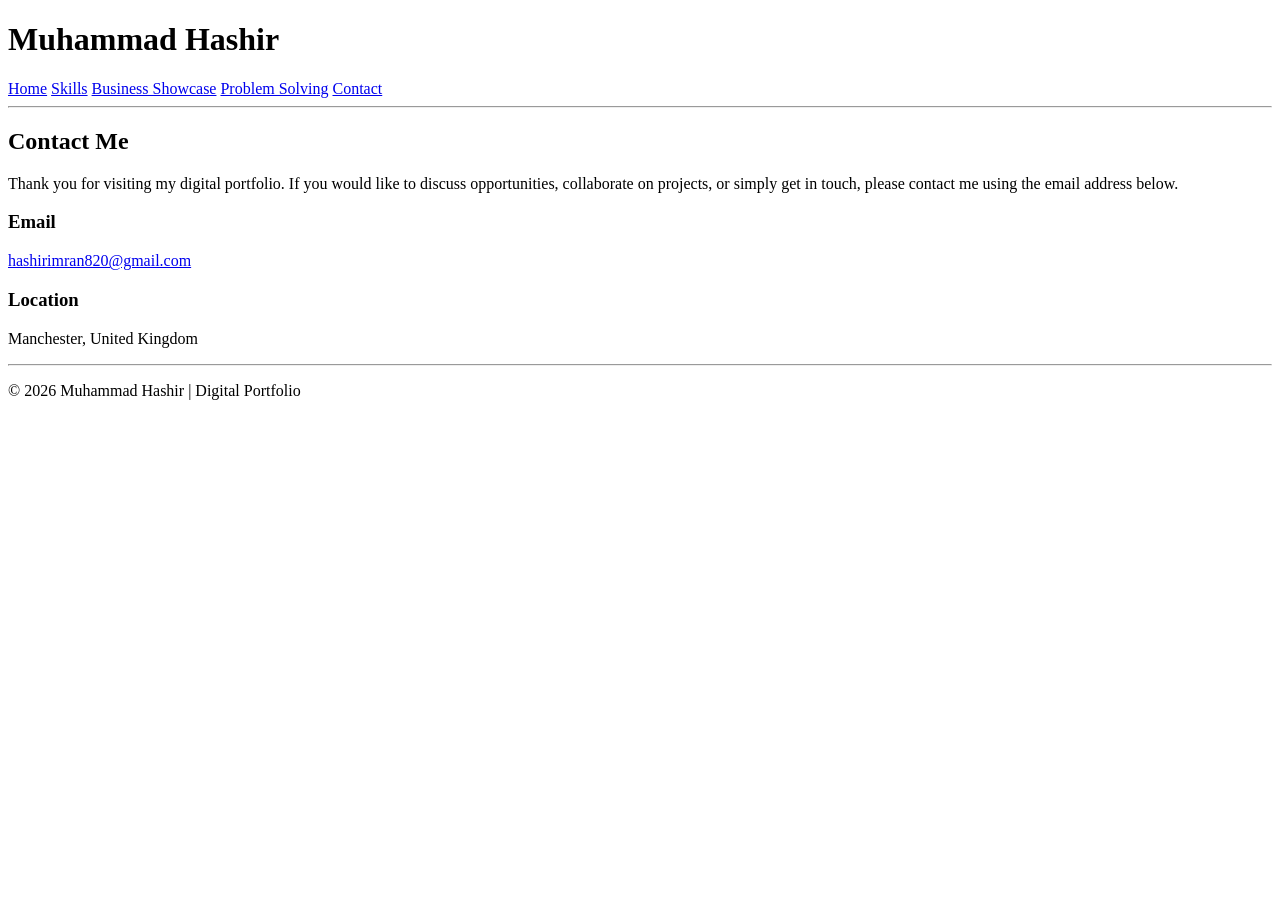
==== contact.html @ bed21263 "Create contact.html" ====
<!DOCTYPE html>
<html lang="en">

<head>

    <meta charset="UTF-8">

    <meta name="viewport" content="width=device-width, initial-scale=1.0">

    <title>Contact | Muhammad Hashir</title>

    <link rel="stylesheet" href="style.css">

</head>

<body>

    <!-- Navigation -->

    <header>

        <h1>Muhammad Hashir</h1>

        <nav>

            <a href="index.html">Home</a>
            <a href="skills.html">Skills</a>
            <a href="showcase.html">Business Showcase</a>
            <a href="restaurant.html">Problem Solving</a>
            <a href="contact.html">Contact</a>

        </nav>

        <hr>

    </header>

    <!-- Contact Section -->

    <main>

        <section>

            <h2>Contact Me</h2>

            <p>
                Thank you for visiting my digital portfolio. If you would like to
                discuss opportunities, collaborate on projects, or simply get in
                touch, please contact me using the email address below.
            </p>

            <h3>Email</h3>

            <p>
                <a href="mailto:hashirimran820@gmail.com">
                    hashirimran820@gmail.com
                </a>
            </p>

            <h3>Location</h3>

            <p>
                Manchester, United Kingdom
            </p>

        </section>

    </main>

    <hr>

    <!-- Footer -->

    <footer>

        <p>
            &copy; 2026 Muhammad Hashir | Digital Portfolio
        </p>

    </footer>

</body>

</html>
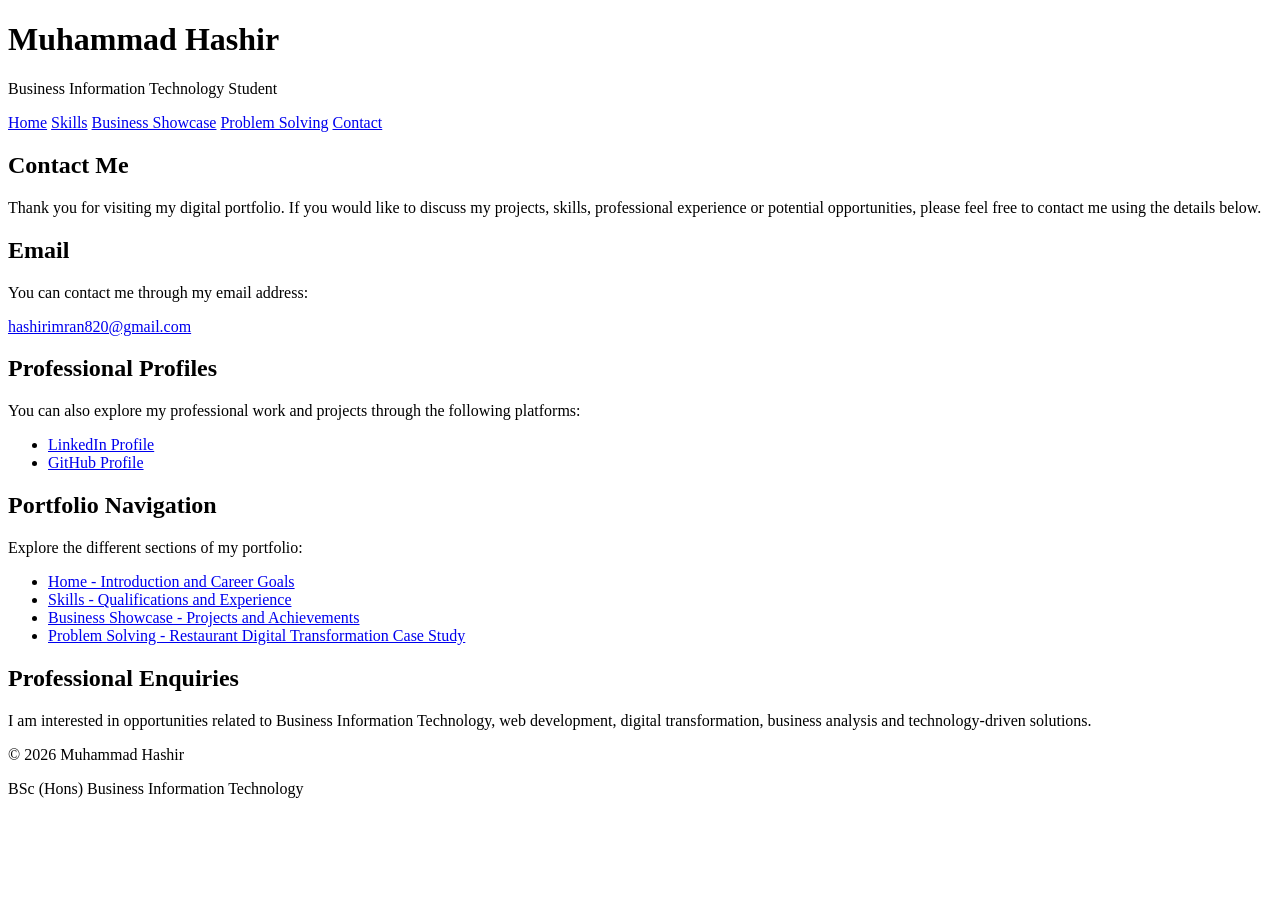
==== commit 2330ffb0: "Update contact.html" ====
--- a/contact.html
+++ b/contact.html
@@ -7,77 +7,267 @@
 
     <meta name="viewport" content="width=device-width, initial-scale=1.0">
 
-    <title>Contact | Muhammad Hashir</title>
-
-    <link rel="stylesheet" href="style.css">
+    <title>Contact | Muhammad Hashir Portfolio</title>
+
+    <link rel="stylesheet" href="css/style.css">
 
 </head>
 
+
 <body>
 
-    <!-- Navigation -->
-
-    <header>
-
-        <h1>Muhammad Hashir</h1>
-
-        <nav>
-
-            <a href="index.html">Home</a>
-            <a href="skills.html">Skills</a>
-            <a href="showcase.html">Business Showcase</a>
-            <a href="restaurant.html">Problem Solving</a>
-            <a href="contact.html">Contact</a>
-
-        </nav>
-
-        <hr>
-
-    </header>
-
-    <!-- Contact Section -->
-
-    <main>
-
-        <section>
-
-            <h2>Contact Me</h2>
-
-            <p>
-                Thank you for visiting my digital portfolio. If you would like to
-                discuss opportunities, collaborate on projects, or simply get in
-                touch, please contact me using the email address below.
-            </p>
-
-            <h3>Email</h3>
-
-            <p>
-                <a href="mailto:hashirimran820@gmail.com">
-                    hashirimran820@gmail.com
-                </a>
-            </p>
-
-            <h3>Location</h3>
-
-            <p>
-                Manchester, United Kingdom
-            </p>
-
-        </section>
-
-    </main>
-
-    <hr>
-
-    <!-- Footer -->
-
-    <footer>
-
-        <p>
-            &copy; 2026 Muhammad Hashir | Digital Portfolio
-        </p>
-
-    </footer>
+
+<header>
+
+    <h1>Muhammad Hashir</h1>
+
+    <p>
+        Business Information Technology Student
+    </p>
+
+
+    <nav>
+
+        <a href="index.html">Home</a>
+
+        <a href="skills.html">Skills</a>
+
+        <a href="showcase.html">Business Showcase</a>
+
+        <a href="problem-solving.html">Problem Solving</a>
+
+        <a href="contact.html">Contact</a>
+
+    </nav>
+
+
+</header>
+
+
+
+
+
+<main>
+
+
+<section>
+
+
+<h2>Contact Me</h2>
+
+
+<p>
+
+Thank you for visiting my digital portfolio.
+
+If you would like to discuss my projects, skills, professional
+experience or potential opportunities, please feel free to contact me
+using the details below.
+
+</p>
+
+
+</section>
+
+
+
+
+
+<section>
+
+
+<h2>Email</h2>
+
+
+<p>
+
+You can contact me through my email address:
+
+</p>
+
+
+<p>
+
+<a href="mailto:hashirimran820@gmail.com">
+
+hashirimran820@gmail.com
+
+</a>
+
+
+</p>
+
+
+</section>
+
+
+
+
+
+<section>
+
+
+<h2>Professional Profiles</h2>
+
+
+<p>
+
+You can also explore my professional work and projects through the
+following platforms:
+
+</p>
+
+
+
+<ul>
+
+
+<li>
+
+<a href="https://www.linkedin.com" target="_blank">
+
+LinkedIn Profile
+
+</a>
+
+</li>
+
+
+
+<li>
+
+<a href="https://github.com" target="_blank">
+
+GitHub Profile
+
+</a>
+
+</li>
+
+
+</ul>
+
+
+</section>
+
+
+
+
+
+<section>
+
+
+<h2>Portfolio Navigation</h2>
+
+
+<p>
+
+Explore the different sections of my portfolio:
+
+</p>
+
+
+<ul>
+
+
+<li>
+
+<a href="index.html">
+
+Home - Introduction and Career Goals
+
+</a>
+
+</li>
+
+
+<li>
+
+<a href="skills.html">
+
+Skills - Qualifications and Experience
+
+</a>
+
+</li>
+
+
+<li>
+
+<a href="showcase.html">
+
+Business Showcase - Projects and Achievements
+
+</a>
+
+</li>
+
+
+<li>
+
+<a href="problem-solving.html">
+
+Problem Solving - Restaurant Digital Transformation Case Study
+
+</a>
+
+</li>
+
+
+</ul>
+
+
+</section>
+
+
+
+
+
+<section>
+
+
+<h2>Professional Enquiries</h2>
+
+
+<p>
+
+I am interested in opportunities related to Business Information
+Technology, web development, digital transformation, business analysis
+and technology-driven solutions.
+
+</p>
+
+
+</section>
+
+
+
+</main>
+
+
+
+
+
+<footer>
+
+
+<p>
+
+&copy; 2026 Muhammad Hashir
+
+</p>
+
+
+<p>
+
+BSc (Hons) Business Information Technology
+
+</p>
+
+
+</footer>
+
+
 
 </body>
 
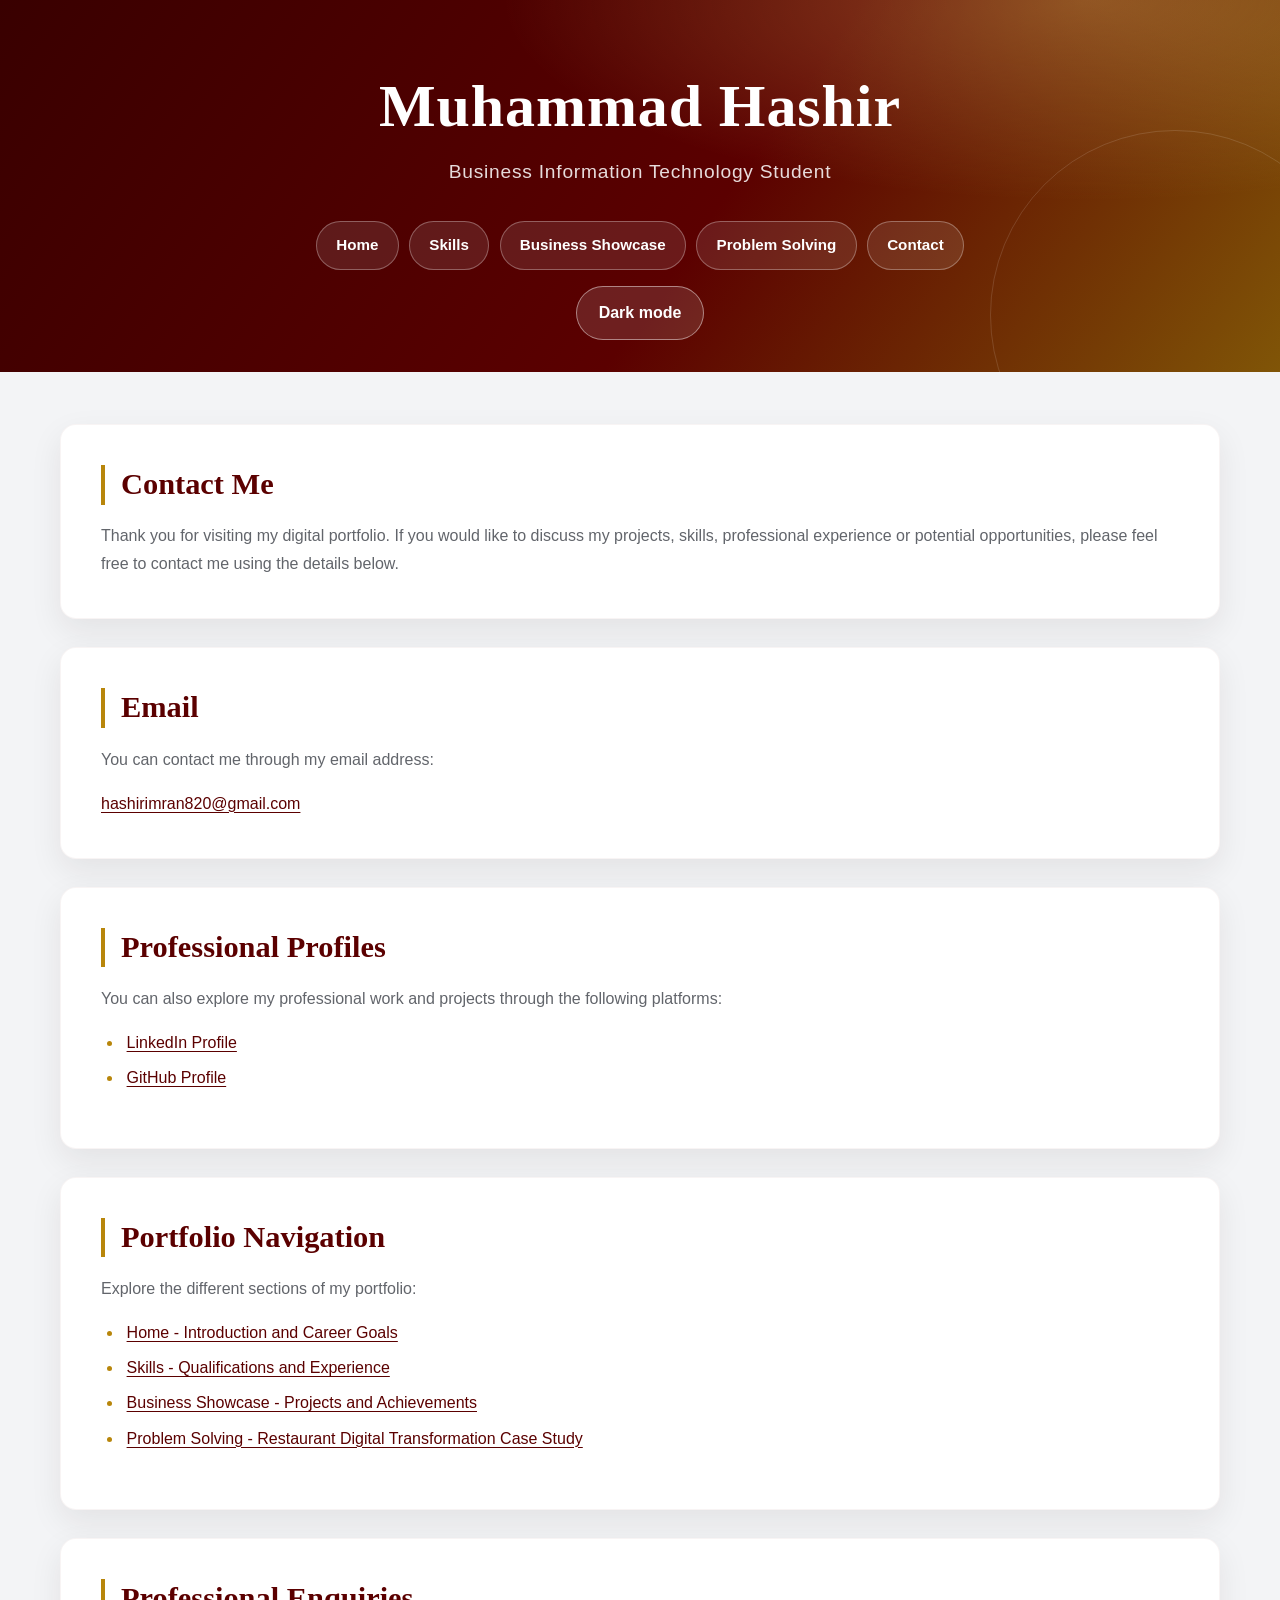
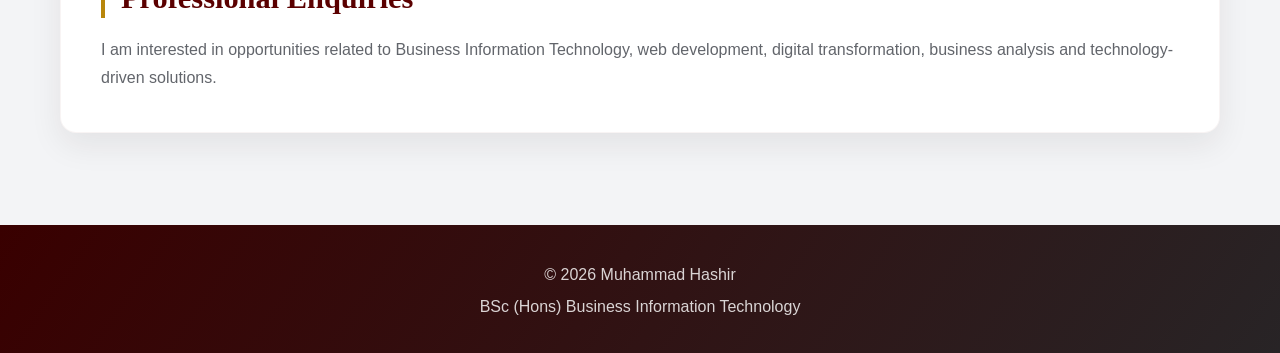
==== commit 814b6090: "dark mode added" ====
--- a/contact.html
+++ b/contact.html
@@ -40,6 +40,10 @@
 
     </nav>
 
+    <button id="themeToggle" class="theme-toggle" type="button" aria-label="Switch to dark mode" aria-pressed="false">
+        Dark mode
+    </button>
+
 
 </header>
 
@@ -267,7 +271,7 @@
 
 </footer>
 
-
+<script src="javascript.js"></script>
 
 </body>
 
--- a/css/style.css
+++ b/css/style.css
@@ -0,0 +1,458 @@
+:root {
+    color-scheme: light;
+    --burgundy: #5b0000;
+    --burgundy-deep: #390000;
+    --gold: #b8860b;
+    --gold-light: #d7b45a;
+    --ink: #292a2d;
+    --muted: #62656b;
+    --paper: #ffffff;
+    --page: #f3f4f6;
+    --line: #e6e2dc;
+    --form-background: #fbfaf8;
+    --table-stripe: #faf8f4;
+    --label-color: #36363a;
+    --strong-color: #343438;
+    --subheading-color: #76520b;
+    --shadow: 0 12px 32px rgba(37, 27, 24, 0.08);
+    --shadow-hover: 0 18px 38px rgba(37, 27, 24, 0.13);
+    --radius: 16px;
+}
+
+body.dark-theme {
+    color-scheme: dark;
+    --burgundy: #e7bd63;
+    --burgundy-deep: #101722;
+    --gold: #e7bd63;
+    --gold-light: #f2d58f;
+    --ink: #edf2f7;
+    --muted: #c1ccda;
+    --paper: #1c2735;
+    --page: #111923;
+    --line: #354354;
+    --form-background: #17212d;
+    --table-stripe: #202d3b;
+    --label-color: #e1e8f0;
+    --strong-color: #f2f5f8;
+    --subheading-color: #f2d58f;
+    --shadow: 0 12px 32px rgba(0, 0, 0, 0.28);
+    --shadow-hover: 0 18px 38px rgba(0, 0, 0, 0.4);
+}
+
+* {
+    box-sizing: border-box;
+}
+
+html {
+    scroll-behavior: smooth;
+}
+
+body {
+    min-width: 320px;
+    margin: 0;
+    background: var(--page);
+    color: var(--ink);
+    font-family: "Segoe UI", "Helvetica Neue", Arial, sans-serif;
+    font-size: 1rem;
+    line-height: 1.75;
+    -webkit-font-smoothing: antialiased;
+}
+
+::selection {
+    background: rgba(184, 134, 11, 0.25);
+    color: var(--burgundy-deep);
+}
+
+a {
+    color: var(--burgundy);
+    text-decoration-thickness: 1px;
+    text-underline-offset: 3px;
+    transition: color 180ms ease, background-color 180ms ease;
+}
+
+a:hover {
+    color: #8d5e00;
+}
+
+a:focus-visible,
+input:focus-visible,
+textarea:focus-visible,
+select:focus-visible {
+    outline: 3px solid rgba(184, 134, 11, 0.55);
+    outline-offset: 3px;
+}
+
+header {
+    position: relative;
+    overflow: hidden;
+    padding: clamp(2.5rem, 6vw, 4.5rem) 1.25rem 2rem;
+    background:
+        radial-gradient(ellipse at 85% 0%, rgba(215, 180, 90, 0.38), transparent 38%),
+        linear-gradient(125deg, var(--burgundy-deep) 0%, var(--burgundy) 56%, #805507 100%);
+    color: var(--paper);
+    text-align: center;
+}
+
+body.dark-theme header {
+    background:
+        radial-gradient(ellipse at 85% 0%, rgba(231, 189, 99, 0.16), transparent 38%),
+        linear-gradient(125deg, #0b1119 0%, #202c3b 56%, #4a391d 100%);
+    color: #f8fafc;
+}
+
+body.dark-theme nav a,
+body.dark-theme .theme-toggle {
+    color: #f8fafc;
+}
+
+body.dark-theme a:hover {
+    color: #f2d58f;
+}
+
+header::after {
+    position: absolute;
+    right: -5rem;
+    bottom: -8rem;
+    width: 23rem;
+    height: 23rem;
+    border: 1px solid rgba(255, 255, 255, 0.13);
+    border-radius: 50%;
+    content: "";
+    pointer-events: none;
+}
+
+header h1 {
+    position: relative;
+    z-index: 1;
+    margin: 0;
+    font-family: Georgia, "Times New Roman", serif;
+    font-size: clamp(2.25rem, 6vw, 3.75rem);
+    font-weight: 700;
+    letter-spacing: 0.015em;
+    line-height: 1.15;
+    text-wrap: balance;
+}
+
+header > p {
+    position: relative;
+    z-index: 1;
+    margin: 0.9rem 0 0;
+    color: rgba(255, 255, 255, 0.86);
+    font-size: clamp(1rem, 2.5vw, 1.2rem);
+    letter-spacing: 0.04em;
+}
+
+nav {
+    position: relative;
+    z-index: 1;
+    display: flex;
+    flex-wrap: wrap;
+    justify-content: center;
+    gap: 0.65rem;
+    margin: 2rem auto 0;
+}
+
+nav a {
+    display: inline-flex;
+    min-height: 44px;
+    align-items: center;
+    justify-content: center;
+    padding: 0.65rem 1.2rem;
+    border: 1px solid rgba(255, 255, 255, 0.3);
+    border-radius: 999px;
+    background: rgba(255, 255, 255, 0.1);
+    color: var(--paper);
+    font-size: 0.95rem;
+    font-weight: 600;
+    text-decoration: none;
+    transition: transform 180ms ease, color 180ms ease, background-color 180ms ease, border-color 180ms ease;
+}
+
+nav a:hover {
+    transform: translateY(-2px);
+    border-color: var(--paper);
+    background: var(--paper);
+    color: var(--burgundy);
+}
+
+nav a:focus-visible {
+    outline-color: var(--gold-light);
+}
+
+.theme-toggle {
+    position: relative;
+    z-index: 1;
+    min-width: 120px;
+    margin-top: 1rem;
+    border-color: rgba(255, 255, 255, 0.45);
+    background: rgba(255, 255, 255, 0.12);
+    color: var(--paper);
+}
+
+.theme-toggle:hover {
+    border-color: var(--paper);
+    background: var(--paper);
+    color: var(--burgundy-deep);
+}
+
+main {
+    width: min(100% - 2.5rem, 1160px);
+    margin: 0 auto;
+    padding: 1.5rem 0 3rem;
+}
+
+section {
+    position: relative;
+    margin: 1.75rem 0;
+    padding: clamp(1.5rem, 4vw, 2.5rem);
+    overflow-wrap: anywhere;
+    border: 1px solid rgba(91, 0, 0, 0.045);
+    border-radius: var(--radius);
+    background: var(--paper);
+    box-shadow: var(--shadow);
+    transition: transform 200ms ease, box-shadow 200ms ease;
+}
+
+section:hover {
+    transform: translateY(-3px);
+    box-shadow: var(--shadow-hover);
+}
+
+h2 {
+    margin: 0 0 1.1rem;
+    padding-left: 1rem;
+    border-left: 4px solid var(--gold);
+    color: var(--burgundy);
+    font-family: Georgia, "Times New Roman", serif;
+    font-size: clamp(1.45rem, 3vw, 1.9rem);
+    line-height: 1.3;
+    text-wrap: balance;
+}
+
+h3 {
+    margin: 1.6rem 0 0.55rem;
+    color: var(--subheading-color);
+    font-size: clamp(1.12rem, 2.4vw, 1.3rem);
+    line-height: 1.4;
+}
+
+p {
+    margin: 0 0 1rem;
+    color: var(--muted);
+}
+
+p:last-child {
+    margin-bottom: 0;
+}
+
+strong {
+    color: var(--strong-color);
+}
+
+ul,
+ol {
+    margin: 0.75rem 0 1rem;
+    padding-left: 1.4rem;
+}
+
+li {
+    margin: 0.45rem 0;
+    padding-left: 0.2rem;
+    color: var(--muted);
+}
+
+li::marker {
+    color: var(--gold);
+}
+
+img {
+    display: block;
+    max-width: 100%;
+    height: auto;
+    border-radius: 12px;
+    box-shadow: 0 8px 22px rgba(37, 27, 24, 0.12);
+}
+
+.profile-image {
+    width: min(200px, 55vw);
+    aspect-ratio: 1;
+    margin: 0 auto 1.5rem;
+    border: 4px solid var(--paper);
+    border-radius: 50%;
+    object-fit: cover;
+    box-shadow: 0 0 0 2px var(--gold), var(--shadow);
+}
+
+table {
+    display: block;
+    width: 100%;
+    margin: 1.25rem 0 0;
+    overflow-x: auto;
+    border: 1px solid var(--line);
+    border-spacing: 0;
+    border-radius: 10px;
+    background: var(--paper);
+    box-shadow: 0 4px 14px rgba(37, 27, 24, 0.05);
+    -webkit-overflow-scrolling: touch;
+}
+
+th,
+td {
+    min-width: 150px;
+    padding: 0.9rem 1rem;
+    border-right: 1px solid var(--line);
+    border-bottom: 1px solid var(--line);
+    text-align: left;
+    vertical-align: top;
+}
+
+th:last-child,
+td:last-child {
+    border-right: 0;
+}
+
+tbody tr:last-child td {
+    border-bottom: 0;
+}
+
+th {
+    background: var(--burgundy);
+    color: var(--paper);
+    font-weight: 650;
+}
+
+tr:nth-child(even) td {
+    background: var(--table-stripe);
+}
+
+form {
+    padding: clamp(1.1rem, 3vw, 2rem);
+    border: 1px solid var(--line);
+    border-radius: 14px;
+    background: var(--form-background);
+}
+
+label {
+    display: inline-block;
+    margin-top: 0.4rem;
+    color: var(--label-color);
+    font-size: 0.96rem;
+    font-weight: 650;
+}
+
+input,
+textarea,
+select {
+    display: block;
+    width: 100%;
+    min-height: 46px;
+    margin: 0.45rem 0 1rem;
+    padding: 0.7rem 0.85rem;
+    border: 1px solid #d5d1cc;
+    border-radius: 8px;
+    background: var(--paper);
+    color: var(--ink);
+    font: inherit;
+    transition: border-color 180ms ease, box-shadow 180ms ease;
+}
+
+input:focus,
+textarea:focus,
+select:focus {
+    border-color: var(--gold);
+    outline: 0;
+    box-shadow: 0 0 0 3px rgba(184, 134, 11, 0.15);
+}
+
+textarea {
+    min-height: 130px;
+    resize: vertical;
+}
+
+input[type="date"] {
+    max-width: 100%;
+}
+
+input[type="submit"],
+button {
+    width: auto;
+    min-width: 150px;
+    min-height: 48px;
+    margin: 0.35rem 0 0;
+    padding: 0.75rem 1.35rem;
+    border: 1px solid var(--burgundy);
+    border-radius: 999px;
+    background: var(--burgundy);
+    color: var(--paper);
+    cursor: pointer;
+    font: inherit;
+    font-weight: 700;
+    transition: transform 180ms ease, color 180ms ease, background-color 180ms ease, border-color 180ms ease;
+}
+
+input[type="submit"]:hover,
+button:hover {
+    transform: translateY(-2px);
+    border-color: var(--gold);
+    background: var(--gold);
+    color: #231900;
+}
+
+footer {
+    margin-top: 1rem;
+    padding: 2rem 1.25rem;
+    background: linear-gradient(125deg, var(--burgundy-deep), #282426);
+    color: rgba(255, 255, 255, 0.82);
+    text-align: center;
+}
+
+footer p {
+    margin: 0.25rem 0;
+    color: inherit;
+}
+
+@media (max-width: 700px) {
+    header {
+        padding: 2.5rem 1rem 1.5rem;
+    }
+
+    nav {
+        width: min(100%, 420px);
+        flex-direction: column;
+        align-items: stretch;
+        gap: 0.5rem;
+        margin-top: 1.5rem;
+    }
+
+    nav a {
+        width: 100%;
+    }
+
+    main {
+        width: min(100% - 1.25rem, 1160px);
+        padding-top: 0.5rem;
+    }
+
+    section {
+        margin: 1rem 0;
+        padding: 1.25rem;
+        border-radius: 12px;
+    }
+
+    th,
+    td {
+        min-width: 135px;
+        padding: 0.75rem;
+    }
+}
+
+@media (prefers-reduced-motion: reduce) {
+    *,
+    *::before,
+    *::after {
+        scroll-behavior: auto !important;
+        transition-duration: 0.01ms !important;
+        animation-duration: 0.01ms !important;
+        animation-iteration-count: 1 !important;
+    }
+}
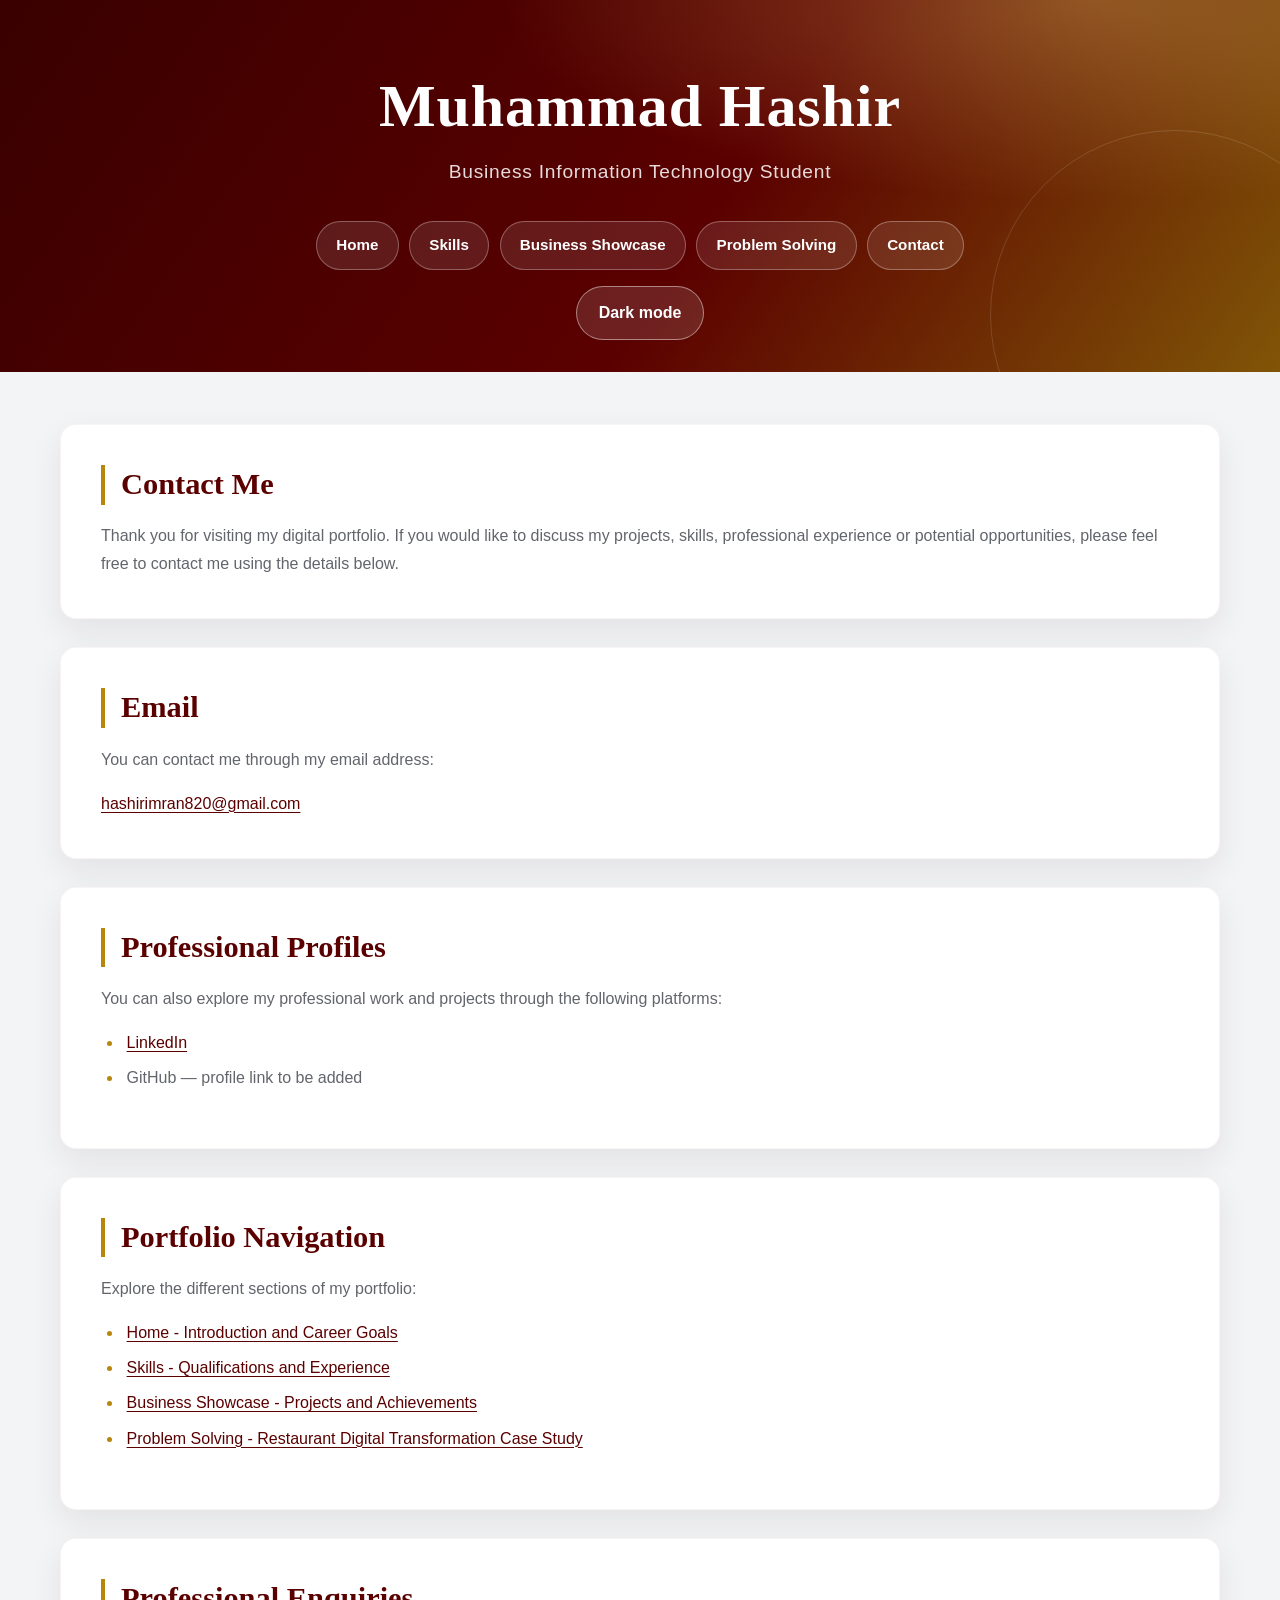
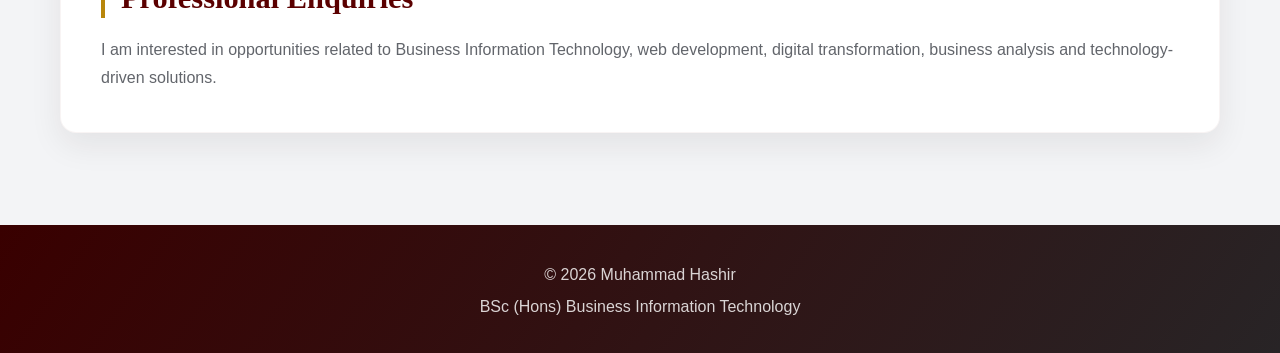
==== commit 3b5b0305: "new changes" ====
--- a/contact.html
+++ b/contact.html
@@ -128,23 +128,18 @@
 
 <li>
 
-<a href="https://www.linkedin.com" target="_blank">
-
-LinkedIn Profile
-
-</a>
-
-</li>
-
-
-
-<li>
-
-<a href="https://github.com" target="_blank">
-
-GitHub Profile
-
-</a>
+<a href="https://www.linkedin.com/in/muhammad-hashir-63a5ba394/" target="_blank" rel="noopener noreferrer">
+LinkedIn
+
+</a>
+
+</li>
+
+
+
+<li>
+
+GitHub — profile link to be added
 
 </li>
 
--- a/css/style.css
+++ b/css/style.css
@@ -77,7 +77,8 @@
 a:focus-visible,
 input:focus-visible,
 textarea:focus-visible,
-select:focus-visible {
+select:focus-visible,
+button:focus-visible {
     outline: 3px solid rgba(184, 134, 11, 0.55);
     outline-offset: 3px;
 }
@@ -281,6 +282,165 @@
     border-radius: 50%;
     object-fit: cover;
     box-shadow: 0 0 0 2px var(--gold), var(--shadow);
+}
+
+[hidden] {
+    display: none !important;
+}
+
+.home-intro {
+    display: grid;
+    grid-template-columns: minmax(130px, 190px) 1fr;
+    align-items: center;
+    gap: clamp(1.5rem, 5vw, 3.5rem);
+}
+
+.home-intro h2 {
+    border: 0;
+    padding: 0;
+    font-size: clamp(2rem, 5vw, 3rem);
+}
+
+.profile-avatar {
+    display: grid;
+    width: min(190px, 35vw);
+    aspect-ratio: 1;
+    place-items: center;
+    border: 5px solid var(--paper);
+    border-radius: 50%;
+    background: linear-gradient(145deg, var(--burgundy), var(--gold));
+    box-shadow: 0 0 0 2px var(--gold), var(--shadow);
+    color: #fff;
+    font-family: Georgia, "Times New Roman", serif;
+    font-size: clamp(2.5rem, 7vw, 4rem);
+    font-weight: 700;
+}
+
+.eyebrow {
+    color: var(--subheading-color);
+    font-size: 0.88rem;
+    font-weight: 700;
+    letter-spacing: 0.06em;
+    text-transform: uppercase;
+}
+
+.home-actions {
+    display: flex;
+    flex-wrap: wrap;
+    align-items: center;
+    gap: 1rem;
+    margin-top: 1.5rem;
+}
+
+.button-link {
+    display: inline-flex;
+    min-height: 48px;
+    align-items: center;
+    justify-content: center;
+    padding: 0.7rem 1.25rem;
+    border-radius: 999px;
+    background: var(--burgundy);
+    color: var(--paper);
+    font-weight: 700;
+    text-decoration: none;
+}
+
+.button-link:hover {
+    background: var(--gold);
+    color: #231900;
+}
+
+.interest-list,
+.feature-grid {
+    display: grid;
+    grid-template-columns: repeat(auto-fit, minmax(min(100%, 240px), 1fr));
+    gap: 1rem;
+}
+
+.interest-list {
+    padding: 0;
+    list-style: none;
+}
+
+.interest-list li,
+.feature-card {
+    padding: 1rem 1.2rem;
+    border: 1px solid var(--line);
+    border-radius: 12px;
+    background: var(--form-background);
+}
+
+.feature-card h3 {
+    margin-top: 0;
+}
+
+.feature-card ul {
+    padding-left: 1.2rem;
+}
+
+.offer-card {
+    border-color: var(--gold);
+}
+
+.form-grid {
+    display: grid;
+    grid-template-columns: repeat(2, minmax(0, 1fr));
+    gap: 0 1rem;
+}
+
+.field-hint,
+.form-note {
+    color: var(--muted);
+    font-size: 0.9rem;
+}
+
+.checkbox-label {
+    display: flex;
+    align-items: flex-start;
+    gap: 0.7rem;
+    margin: 0 0 1rem;
+    font-weight: 400;
+}
+
+.checkbox-label input[type="checkbox"] {
+    flex: 0 0 1.25rem;
+    width: 1.25rem;
+    min-height: 1.25rem;
+    margin: 0.3rem 0 0;
+    accent-color: var(--burgundy);
+}
+
+.cookie-notice {
+    position: fixed;
+    z-index: 5;
+    right: 1rem;
+    bottom: 1rem;
+    left: 1rem;
+    display: flex;
+    max-width: 1000px;
+    align-items: center;
+    justify-content: space-between;
+    gap: 1.5rem;
+    margin: 0 auto;
+    padding: 1.2rem 1.5rem;
+    border: 1px solid var(--line);
+    border-radius: 14px;
+    background: var(--paper);
+    box-shadow: var(--shadow-hover);
+}
+
+.cookie-notice h2 {
+    margin-bottom: 0.35rem;
+    font-size: 1.2rem;
+}
+
+.cookie-notice p {
+    margin: 0;
+    font-size: 0.93rem;
+}
+
+.cookie-notice button {
+    flex: 0 0 auto;
 }
 
 table {
@@ -439,6 +599,26 @@
         border-radius: 12px;
     }
 
+    .home-intro {
+        grid-template-columns: 1fr;
+        justify-items: start;
+    }
+
+    .profile-avatar {
+        width: 120px;
+    }
+
+    .form-grid {
+        grid-template-columns: 1fr;
+    }
+
+    .cookie-notice {
+        flex-direction: column;
+        align-items: stretch;
+        gap: 0.8rem;
+        padding: 1rem;
+    }
+
     th,
     td {
         min-width: 135px;
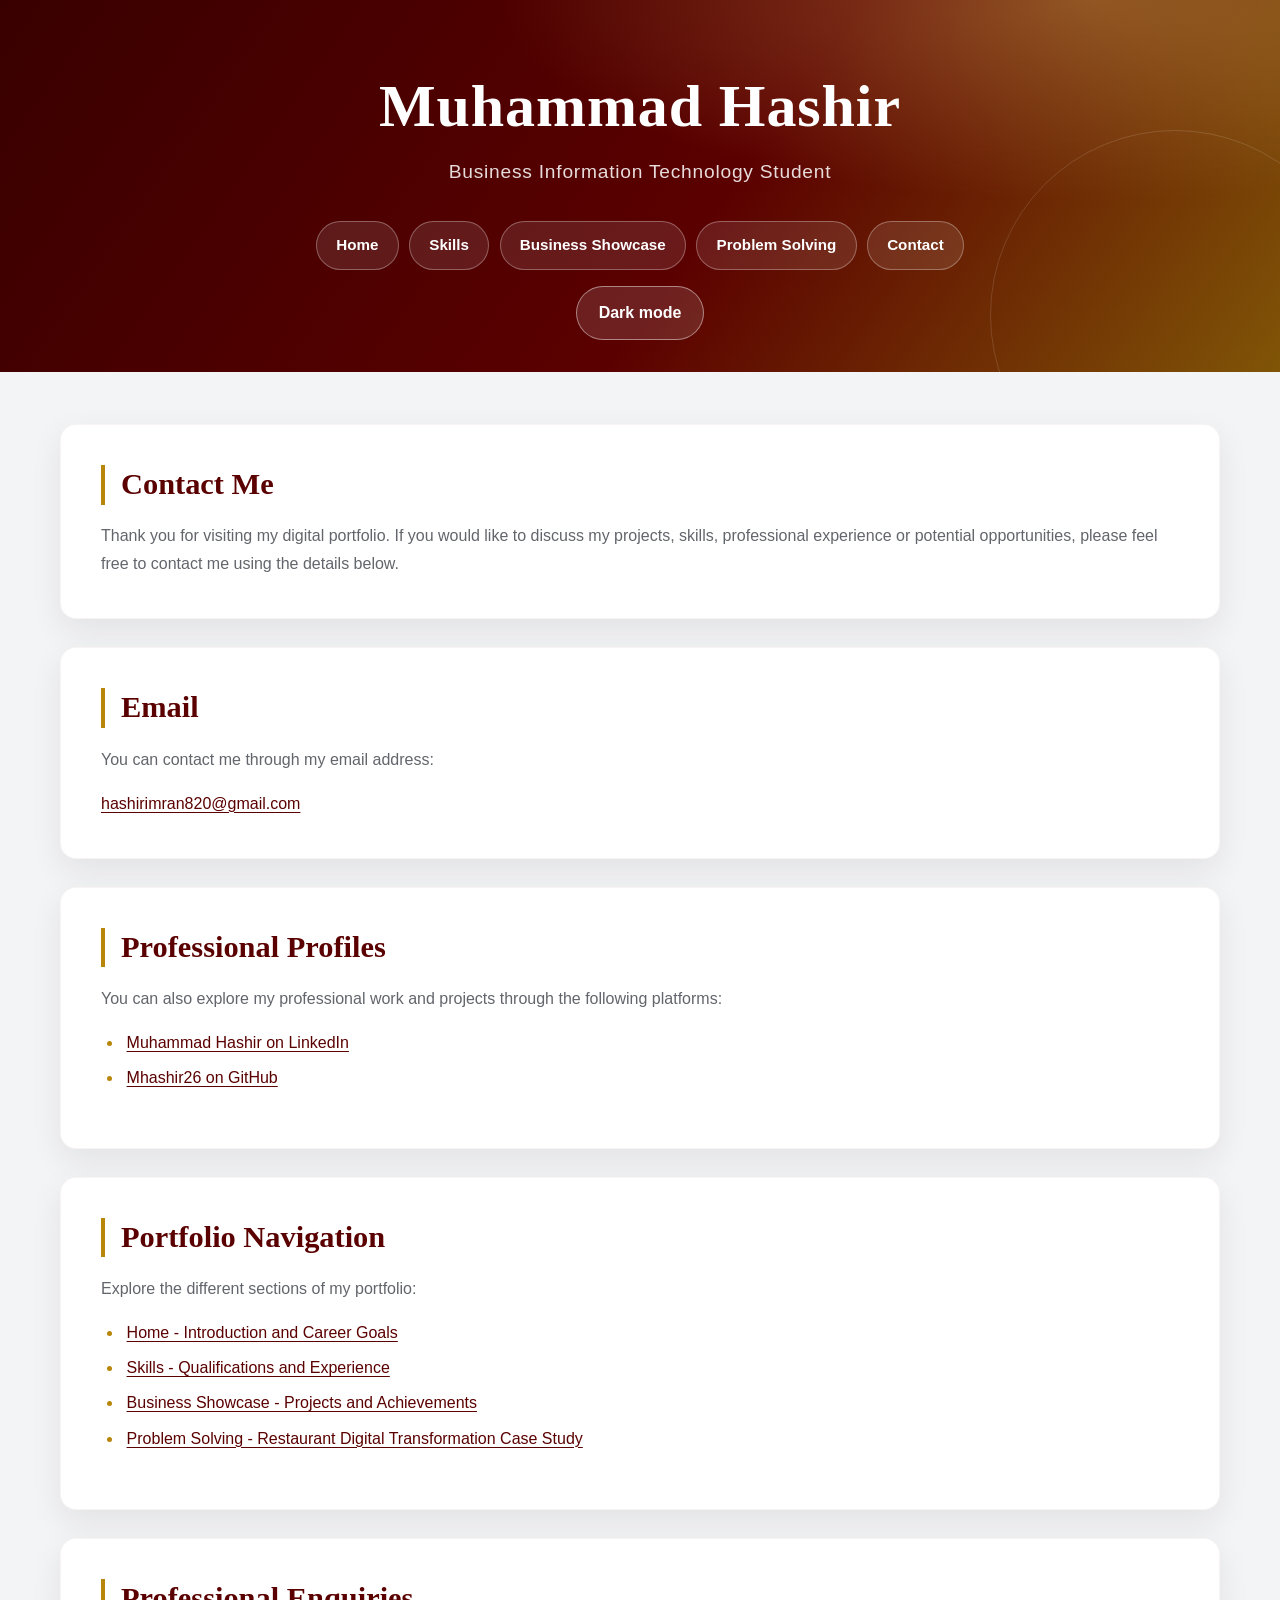
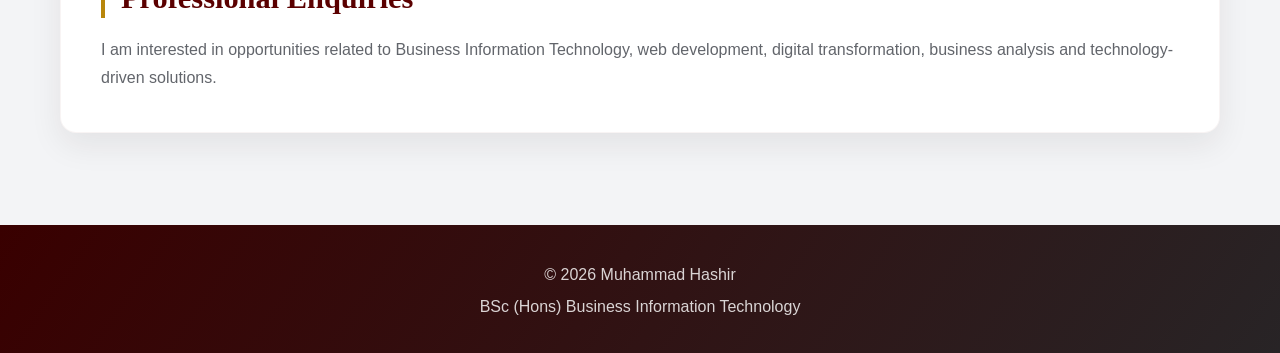
==== commit 46ea36f6: "new changes" ====
--- a/contact.html
+++ b/contact.html
@@ -129,18 +129,18 @@
 <li>
 
 <a href="https://www.linkedin.com/in/muhammad-hashir-63a5ba394/" target="_blank" rel="noopener noreferrer">
-LinkedIn
-
-</a>
-
-</li>
-
-
-
-<li>
-
-GitHub — profile link to be added
-
+Muhammad Hashir on LinkedIn
+
+</a>
+
+</li>
+
+
+
+<li>
+<a href="https://github.com/Mhashir26" target="_blank" rel="noopener noreferrer">
+Mhashir26 on GitHub
+</a>
 </li>
 
 
